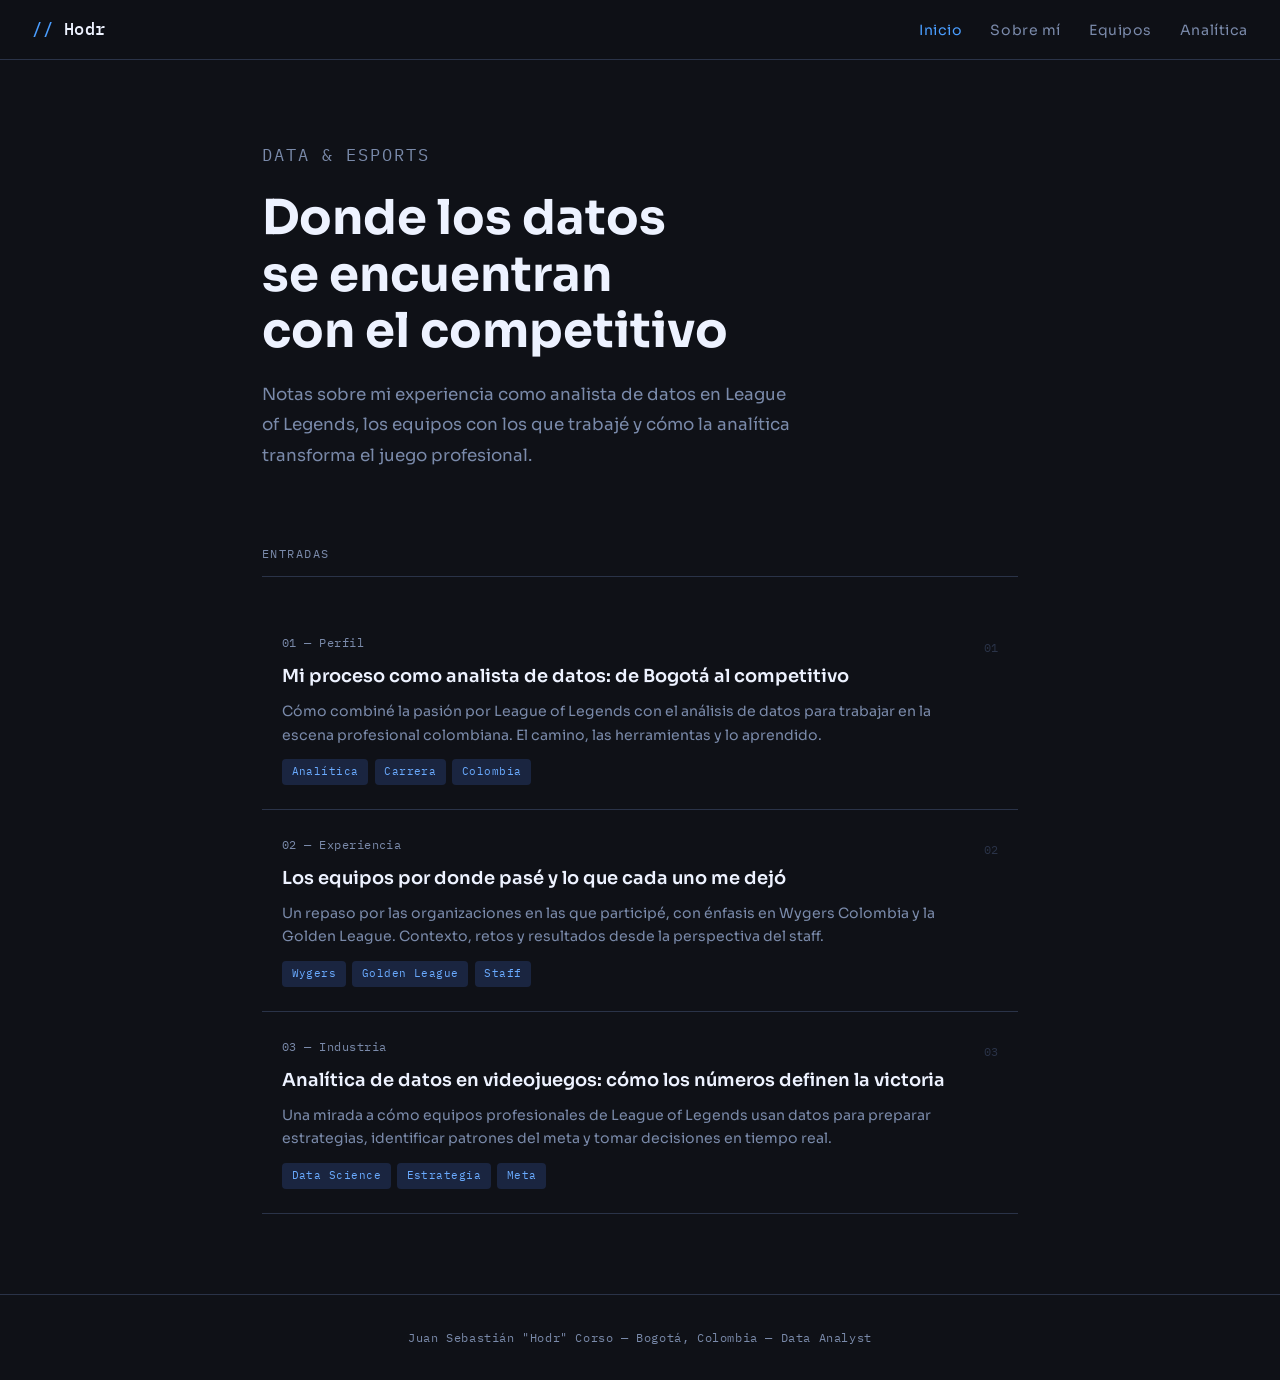
==== index.html @ b4e8cdc7 "Initial Blog" ====
<!DOCTYPE html>
<html lang="es">
<head>
  <meta charset="UTF-8" />
  <meta name="viewport" content="width=device-width, initial-scale=1.0" />
  <title>Hodr — Data Analyst | LoL Esports</title>
  <meta name="description" content="Blog de Juan Sebastián Corso (Hodr), analista de datos en videojuegos competitivos de League of Legends." />
  <link rel="stylesheet" href="css/style.css" />
</head>
<body>

<nav>
  <span class="nav-brand"><span>//</span> Hodr</span>
  <ul class="nav-links">
    <li><a href="index.html" class="active">Inicio</a></li>
    <li><a href="posts/sobre-mi.html">Sobre mí</a></li>
    <li><a href="posts/equipos.html">Equipos</a></li>
    <li><a href="posts/analitica.html">Analítica</a></li>
  </ul>
</nav>

<main>
  <section class="hero">
    <p class="hero-label">Data &amp; Esports</p>
    <h1>Donde los datos<br>se encuentran<br>con el competitivo</h1>
    <p>Notas sobre mi experiencia como analista de datos en League of Legends, los equipos con los que trabajé y cómo la analítica transforma el juego profesional.</p>
  </section>

  <section class="posts-section">
    <p class="section-title">Entradas</p>
    <div class="posts-list">

      <a href="posts/sobre-mi.html" style="text-decoration:none; color:inherit;">
        <article class="post-card">
          <div>
            <p class="card-meta">01 — Perfil</p>
            <h2 class="card-title">Mi proceso como analista de datos: de Bogotá al competitivo</h2>
            <p class="card-excerpt">Cómo combiné la pasión por League of Legends con el análisis de datos para trabajar en la escena profesional colombiana. El camino, las herramientas y lo aprendido.</p>
            <div class="card-tags">
              <span class="tag">Analítica</span>
              <span class="tag">Carrera</span>
              <span class="tag">Colombia</span>
            </div>
          </div>
          <span class="card-number">01</span>
        </article>
      </a>

      <a href="posts/equipos.html" style="text-decoration:none; color:inherit;">
        <article class="post-card">
          <div>
            <p class="card-meta">02 — Experiencia</p>
            <h2 class="card-title">Los equipos por donde pasé y lo que cada uno me dejó</h2>
            <p class="card-excerpt">Un repaso por las organizaciones en las que participé, con énfasis en Wygers Colombia y la Golden League. Contexto, retos y resultados desde la perspectiva del staff.</p>
            <div class="card-tags">
              <span class="tag">Wygers</span>
              <span class="tag">Golden League</span>
              <span class="tag">Staff</span>
            </div>
          </div>
          <span class="card-number">02</span>
        </article>
      </a>

      <a href="posts/analitica.html" style="text-decoration:none; color:inherit;">
        <article class="post-card">
          <div>
            <p class="card-meta">03 — Industria</p>
            <h2 class="card-title">Analítica de datos en videojuegos: cómo los números definen la victoria</h2>
            <p class="card-excerpt">Una mirada a cómo equipos profesionales de League of Legends usan datos para preparar estrategias, identificar patrones del meta y tomar decisiones en tiempo real.</p>
            <div class="card-tags">
              <span class="tag">Data Science</span>
              <span class="tag">Estrategia</span>
              <span class="tag">Meta</span>
            </div>
          </div>
          <span class="card-number">03</span>
        </article>
      </a>

    </div>
  </section>
</main>

<footer>
  <p>Juan Sebastián "Hodr" Corso &mdash; Bogotá, Colombia &mdash; Data Analyst</p>
</footer>

</body>
</html>
---- css/style.css ----
@import url('https://fonts.googleapis.com/css2?family=Sora:wght@300;400;600;700&family=IBM+Plex+Mono:wght@400;500&display=swap');

:root {
  --bg: #0f1117;
  --surface: #161b27;
  --surface-2: #1e2536;
  --border: #2a3348;
  --accent: #4a9eff;
  --accent-dim: #1e3a5f;
  --text: #d4dbe8;
  --text-muted: #7a8aaa;
  --text-heading: #edf2ff;
  --tag-bg: #1a2540;
  --tag-color: #6aabff;
  --radius: 8px;
}

*, *::before, *::after { box-sizing: border-box; margin: 0; padding: 0; }

html { scroll-behavior: smooth; }

body {
  font-family: 'Sora', sans-serif;
  background: var(--bg);
  color: var(--text);
  line-height: 1.75;
  font-size: 16px;
  min-height: 100vh;
}

a { color: var(--accent); text-decoration: none; }
a:hover { text-decoration: underline; }

/* ── NAV ── */
nav {
  position: sticky;
  top: 0;
  z-index: 100;
  background: rgba(15,17,23,0.88);
  backdrop-filter: blur(12px);
  border-bottom: 1px solid var(--border);
  padding: 0 2rem;
  display: flex;
  align-items: center;
  justify-content: space-between;
  height: 60px;
}

.nav-brand {
  font-family: 'IBM Plex Mono', monospace;
  font-weight: 500;
  font-size: 1.05rem;
  color: var(--text-heading);
  letter-spacing: 0.03em;
}

.nav-brand span { color: var(--accent); }

.nav-links { display: flex; gap: 1.75rem; list-style: none; }
.nav-links a {
  font-size: 0.88rem;
  color: var(--text-muted);
  letter-spacing: 0.04em;
  transition: color 0.2s;
}
.nav-links a:hover, .nav-links a.active { color: var(--accent); text-decoration: none; }

/* ── HERO (index) ── */
.hero {
  max-width: 820px;
  margin: 0 auto;
  padding: 5rem 2rem 3.5rem;
}

.hero-label {
  font-family: 'IBM Plex Mono', monospace;
  font-size: 0.78rem;
  color: var(--accent);
  letter-spacing: 0.12em;
  text-transform: uppercase;
  margin-bottom: 1.25rem;
}

.hero h1 {
  font-size: clamp(2rem, 5vw, 3rem);
  font-weight: 700;
  color: var(--text-heading);
  line-height: 1.18;
  margin-bottom: 1.25rem;
}

.hero p {
  font-size: 1.05rem;
  color: var(--text-muted);
  max-width: 540px;
  line-height: 1.8;
}

/* ── GRID ── */
.posts-section {
  max-width: 820px;
  margin: 0 auto;
  padding: 1rem 2rem 5rem;
}

.section-title {
  font-family: 'IBM Plex Mono', monospace;
  font-size: 0.75rem;
  color: var(--text-muted);
  letter-spacing: 0.12em;
  text-transform: uppercase;
  margin-bottom: 2rem;
  padding-bottom: 0.75rem;
  border-bottom: 1px solid var(--border);
}

.posts-list { display: flex; flex-direction: column; gap: 1px; }

.post-card {
  display: grid;
  grid-template-columns: 1fr auto;
  align-items: start;
  gap: 1rem;
  padding: 1.5rem 1.25rem;
  background: transparent;
  border-bottom: 1px solid var(--border);
  transition: background 0.18s;
  cursor: pointer;
}

.post-card:hover { background: var(--surface); border-radius: var(--radius); }
.post-card:hover .card-title { color: var(--accent); }

.card-meta {
  font-family: 'IBM Plex Mono', monospace;
  font-size: 0.72rem;
  color: var(--text-muted);
  margin-bottom: 0.5rem;
  letter-spacing: 0.04em;
}

.card-title {
  font-size: 1.12rem;
  font-weight: 600;
  color: var(--text-heading);
  margin-bottom: 0.5rem;
  transition: color 0.18s;
}

.card-excerpt {
  font-size: 0.88rem;
  color: var(--text-muted);
  line-height: 1.65;
}

.card-tags {
  display: flex;
  flex-wrap: wrap;
  gap: 0.4rem;
  margin-top: 0.75rem;
}

.tag {
  font-size: 0.7rem;
  font-family: 'IBM Plex Mono', monospace;
  background: var(--tag-bg);
  color: var(--tag-color);
  padding: 0.2rem 0.6rem;
  border-radius: 4px;
  letter-spacing: 0.04em;
}

.card-number {
  font-family: 'IBM Plex Mono', monospace;
  font-size: 0.75rem;
  color: var(--border);
  padding-top: 0.25rem;
}

/* ── ARTICLE ── */
.article-container {
  max-width: 720px;
  margin: 0 auto;
  padding: 3.5rem 2rem 6rem;
}

.article-back {
  font-family: 'IBM Plex Mono', monospace;
  font-size: 0.8rem;
  color: var(--text-muted);
  margin-bottom: 2.5rem;
  display: inline-flex;
  align-items: center;
  gap: 0.4rem;
  transition: color 0.2s;
}
.article-back:hover { color: var(--accent); text-decoration: none; }

.article-header { margin-bottom: 3rem; }

.article-meta {
  font-family: 'IBM Plex Mono', monospace;
  font-size: 0.75rem;
  color: var(--accent);
  letter-spacing: 0.08em;
  margin-bottom: 1rem;
}

.article-header h1 {
  font-size: clamp(1.6rem, 4vw, 2.3rem);
  font-weight: 700;
  color: var(--text-heading);
  line-height: 1.22;
  margin-bottom: 1rem;
}

.article-header .lead {
  font-size: 1.05rem;
  color: var(--text-muted);
  line-height: 1.8;
}

.article-tags { display: flex; gap: 0.5rem; margin-top: 1.25rem; flex-wrap: wrap; }

.article-divider {
  border: none;
  border-top: 1px solid var(--border);
  margin: 2.5rem 0;
}

/* Article body */
.article-body h2 {
  font-size: 1.25rem;
  font-weight: 600;
  color: var(--text-heading);
  margin: 2.5rem 0 1rem;
  padding-bottom: 0.5rem;
  border-bottom: 1px solid var(--border);
}

.article-body h3 {
  font-size: 1.05rem;
  font-weight: 600;
  color: var(--accent);
  margin: 2rem 0 0.75rem;
}

.article-body p { margin-bottom: 1.25rem; }

.article-body ul, .article-body ol {
  margin: 0 0 1.25rem 1.5rem;
}

.article-body li { margin-bottom: 0.5rem; }

.article-body strong { color: var(--text-heading); font-weight: 600; }

/* Callout / blockquote */
.callout {
  background: var(--surface);
  border-left: 3px solid var(--accent);
  padding: 1rem 1.25rem;
  margin: 2rem 0;
  border-radius: 0 var(--radius) var(--radius) 0;
  font-size: 0.92rem;
  color: var(--text-muted);
}

/* Timeline */
.timeline { list-style: none; margin: 1.5rem 0 2rem; padding: 0; }
.timeline li {
  padding: 0.9rem 0 0.9rem 1.75rem;
  border-left: 2px solid var(--border);
  position: relative;
  margin-left: 0.5rem;
}
.timeline li::before {
  content: '';
  position: absolute;
  left: -5px;
  top: 1.2rem;
  width: 8px;
  height: 8px;
  background: var(--accent);
  border-radius: 50%;
}
.timeline-year {
  font-family: 'IBM Plex Mono', monospace;
  font-size: 0.72rem;
  color: var(--accent);
  letter-spacing: 0.08em;
  display: block;
  margin-bottom: 0.25rem;
}
.timeline-title {
  font-weight: 600;
  color: var(--text-heading);
  display: block;
  margin-bottom: 0.2rem;
}
.timeline-body { font-size: 0.9rem; color: var(--text-muted); }

/* Stat cards */
.stats-grid {
  display: grid;
  grid-template-columns: repeat(auto-fit, minmax(160px, 1fr));
  gap: 1rem;
  margin: 2rem 0;
}
.stat-card {
  background: var(--surface);
  border: 1px solid var(--border);
  border-radius: var(--radius);
  padding: 1.25rem 1rem;
  text-align: center;
}
.stat-value {
  font-size: 1.8rem;
  font-weight: 700;
  color: var(--accent);
  font-family: 'IBM Plex Mono', monospace;
  display: block;
}
.stat-label {
  font-size: 0.75rem;
  color: var(--text-muted);
  letter-spacing: 0.05em;
}

/* ── FOOTER ── */
footer {
  border-top: 1px solid var(--border);
  text-align: center;
  padding: 2rem;
  font-family: 'IBM Plex Mono', monospace;
  font-size: 0.75rem;
  color: var(--text-muted);
  letter-spacing: 0.05em;
}

/* ── RESPONSIVE ── */
@media (max-width: 600px) {
  .post-card { grid-template-columns: 1fr; }
  .card-number { display: none; }
  nav { padding: 0 1rem; }
  .nav-links { gap: 1rem; }
  .hero, .posts-section, .article-container { padding-left: 1.25rem; padding-right: 1.25rem; }
}
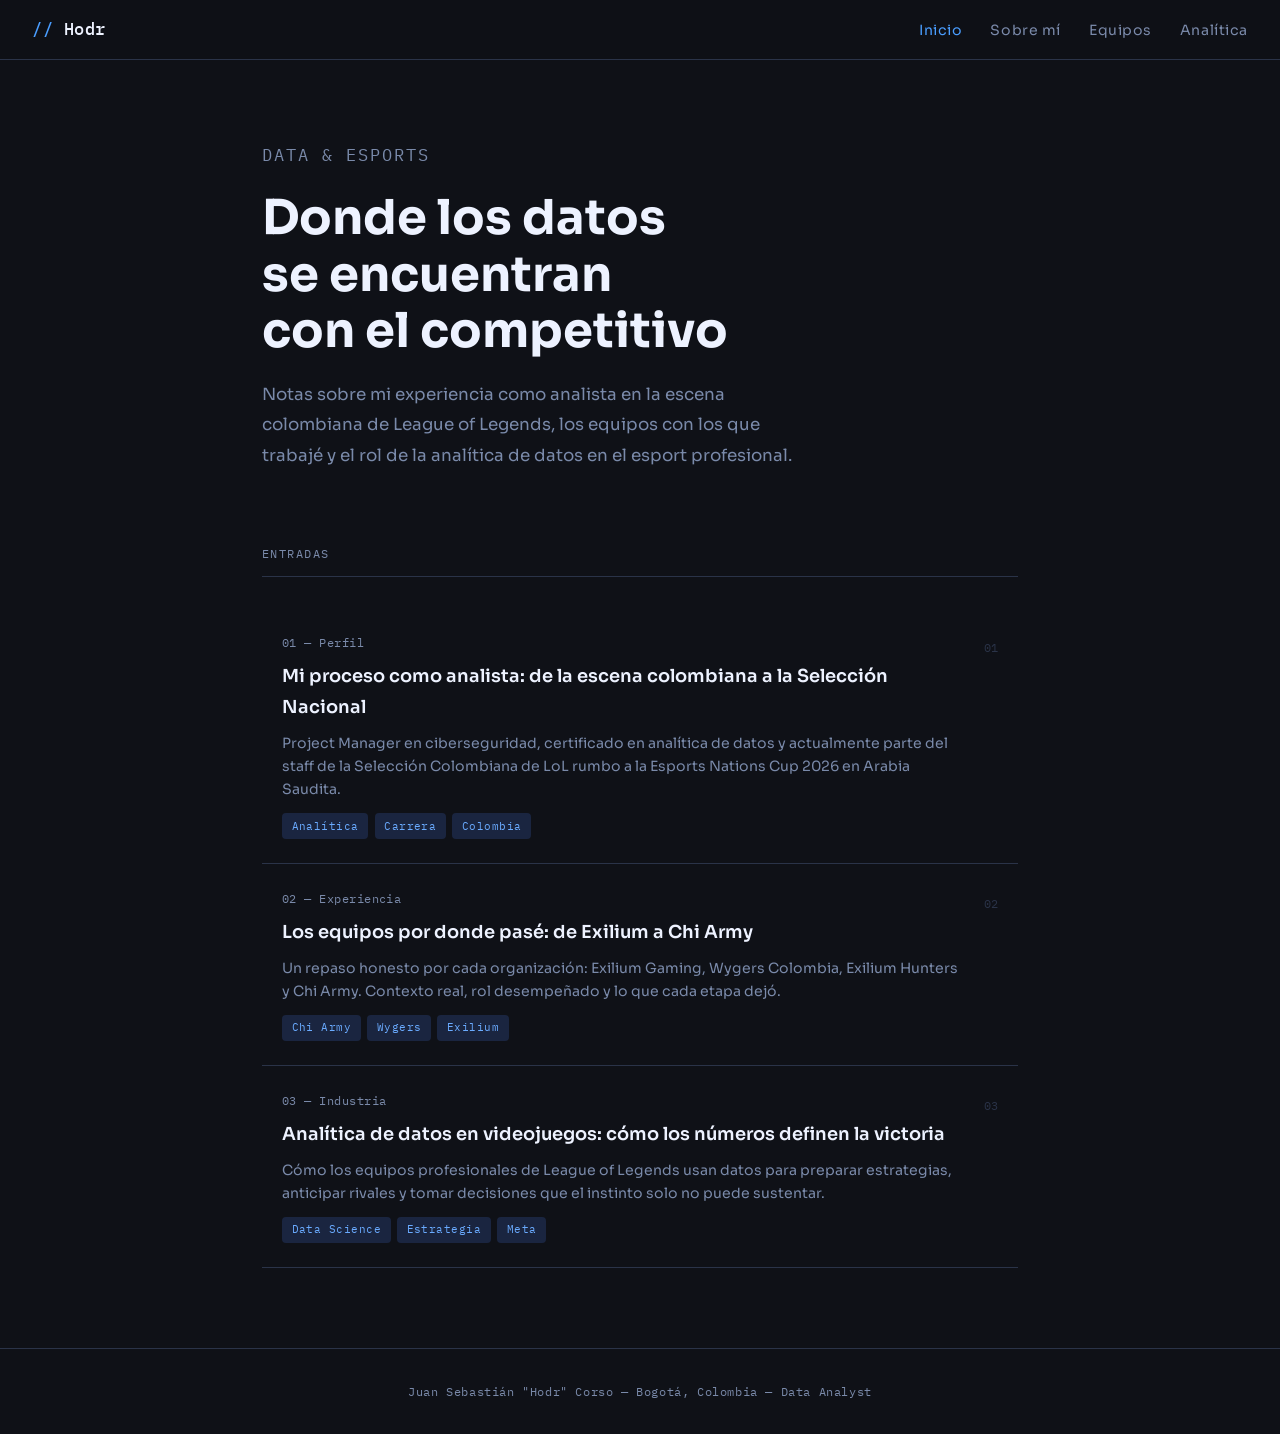
==== commit ba861473: "Arreglos" ====
--- a/index.html
+++ b/index.html
@@ -23,7 +23,7 @@
   <section class="hero">
     <p class="hero-label">Data &amp; Esports</p>
     <h1>Donde los datos<br>se encuentran<br>con el competitivo</h1>
-    <p>Notas sobre mi experiencia como analista de datos en League of Legends, los equipos con los que trabajé y cómo la analítica transforma el juego profesional.</p>
+    <p>Notas sobre mi experiencia como analista en la escena colombiana de League of Legends, los equipos con los que trabajé y el rol de la analítica de datos en el esport profesional.</p>
   </section>
 
   <section class="posts-section">
@@ -34,8 +34,8 @@
         <article class="post-card">
           <div>
             <p class="card-meta">01 — Perfil</p>
-            <h2 class="card-title">Mi proceso como analista de datos: de Bogotá al competitivo</h2>
-            <p class="card-excerpt">Cómo combiné la pasión por League of Legends con el análisis de datos para trabajar en la escena profesional colombiana. El camino, las herramientas y lo aprendido.</p>
+            <h2 class="card-title">Mi proceso como analista: de la escena colombiana a la Selección Nacional</h2>
+            <p class="card-excerpt">Project Manager en ciberseguridad, certificado en analítica de datos y actualmente parte del staff de la Selección Colombiana de LoL rumbo a la Esports Nations Cup 2026 en Arabia Saudita.</p>
             <div class="card-tags">
               <span class="tag">Analítica</span>
               <span class="tag">Carrera</span>
@@ -50,12 +50,12 @@
         <article class="post-card">
           <div>
             <p class="card-meta">02 — Experiencia</p>
-            <h2 class="card-title">Los equipos por donde pasé y lo que cada uno me dejó</h2>
-            <p class="card-excerpt">Un repaso por las organizaciones en las que participé, con énfasis en Wygers Colombia y la Golden League. Contexto, retos y resultados desde la perspectiva del staff.</p>
+            <h2 class="card-title">Los equipos por donde pasé: de Exilium a Chi Army</h2>
+            <p class="card-excerpt">Un repaso honesto por cada organización: Exilium Gaming, Wygers Colombia, Exilium Hunters y Chi Army. Contexto real, rol desempeñado y lo que cada etapa dejó.</p>
             <div class="card-tags">
+              <span class="tag">Chi Army</span>
               <span class="tag">Wygers</span>
-              <span class="tag">Golden League</span>
-              <span class="tag">Staff</span>
+              <span class="tag">Exilium</span>
             </div>
           </div>
           <span class="card-number">02</span>
@@ -67,7 +67,7 @@
           <div>
             <p class="card-meta">03 — Industria</p>
             <h2 class="card-title">Analítica de datos en videojuegos: cómo los números definen la victoria</h2>
-            <p class="card-excerpt">Una mirada a cómo equipos profesionales de League of Legends usan datos para preparar estrategias, identificar patrones del meta y tomar decisiones en tiempo real.</p>
+            <p class="card-excerpt">Cómo los equipos profesionales de League of Legends usan datos para preparar estrategias, anticipar rivales y tomar decisiones que el instinto solo no puede sustentar.</p>
             <div class="card-tags">
               <span class="tag">Data Science</span>
               <span class="tag">Estrategia</span>
@@ -87,4 +87,4 @@
 </footer>
 
 </body>
-</html>
+</html>
--- a/css/style.css
+++ b/css/style.css
@@ -327,6 +327,120 @@
   letter-spacing: 0.05em;
 }
 
+/* ── TEAM LOGOS ── */
+.team-card {
+  display: flex;
+  align-items: flex-start;
+  gap: 1.25rem;
+  background: var(--surface);
+  border: 1px solid var(--border);
+  border-radius: var(--radius);
+  padding: 1.25rem;
+  margin-bottom: 1rem;
+}
+
+.team-logo {
+  width: 64px;
+  height: 64px;
+  object-fit: contain;
+  border-radius: 6px;
+  background: var(--surface-2);
+  flex-shrink: 0;
+  padding: 6px;
+}
+
+.team-logo-placeholder {
+  width: 64px;
+  height: 64px;
+  background: var(--surface-2);
+  border: 1px dashed var(--border);
+  border-radius: 6px;
+  flex-shrink: 0;
+  display: flex;
+  align-items: center;
+  justify-content: center;
+  font-family: 'IBM Plex Mono', monospace;
+  font-size: 0.6rem;
+  color: var(--text-muted);
+  text-align: center;
+  line-height: 1.3;
+  padding: 4px;
+}
+
+.team-info { flex: 1; }
+
+.team-name {
+  font-weight: 600;
+  color: var(--text-heading);
+  margin-bottom: 0.2rem;
+  font-size: 1rem;
+}
+
+.team-role {
+  font-family: 'IBM Plex Mono', monospace;
+  font-size: 0.72rem;
+  color: var(--accent);
+  margin-bottom: 0.5rem;
+  letter-spacing: 0.06em;
+}
+
+.team-desc { font-size: 0.88rem; color: var(--text-muted); line-height: 1.6; }
+
+/* ── PROFILE ── */
+.profile-block {
+  display: flex;
+  align-items: center;
+  gap: 1.5rem;
+  background: var(--surface);
+  border: 1px solid var(--border);
+  border-radius: var(--radius);
+  padding: 1.5rem;
+  margin-bottom: 2rem;
+}
+
+.profile-avatar {
+  width: 80px;
+  height: 80px;
+  border-radius: 50%;
+  object-fit: cover;
+  border: 2px solid var(--accent-dim);
+  flex-shrink: 0;
+}
+
+.profile-avatar-placeholder {
+  width: 80px;
+  height: 80px;
+  border-radius: 50%;
+  background: var(--surface-2);
+  border: 2px dashed var(--border);
+  flex-shrink: 0;
+  display: flex;
+  align-items: center;
+  justify-content: center;
+  font-family: 'IBM Plex Mono', monospace;
+  font-size: 0.6rem;
+  color: var(--text-muted);
+  text-align: center;
+}
+
+.profile-info .profile-name {
+  font-size: 1.1rem;
+  font-weight: 600;
+  color: var(--text-heading);
+  margin-bottom: 0.2rem;
+}
+.profile-info .profile-title {
+  font-family: 'IBM Plex Mono', monospace;
+  font-size: 0.75rem;
+  color: var(--accent);
+  letter-spacing: 0.06em;
+}
+
+@media (max-width: 480px) {
+  .team-card { flex-direction: column; }
+  .profile-block { flex-direction: column; text-align: center; }
+}
+
 /* ── FOOTER ── */
 footer {
   border-top: 1px solid var(--border);
@@ -345,4 +459,4 @@
   nav { padding: 0 1rem; }
   .nav-links { gap: 1rem; }
   .hero, .posts-section, .article-container { padding-left: 1.25rem; padding-right: 1.25rem; }
-}
+}
